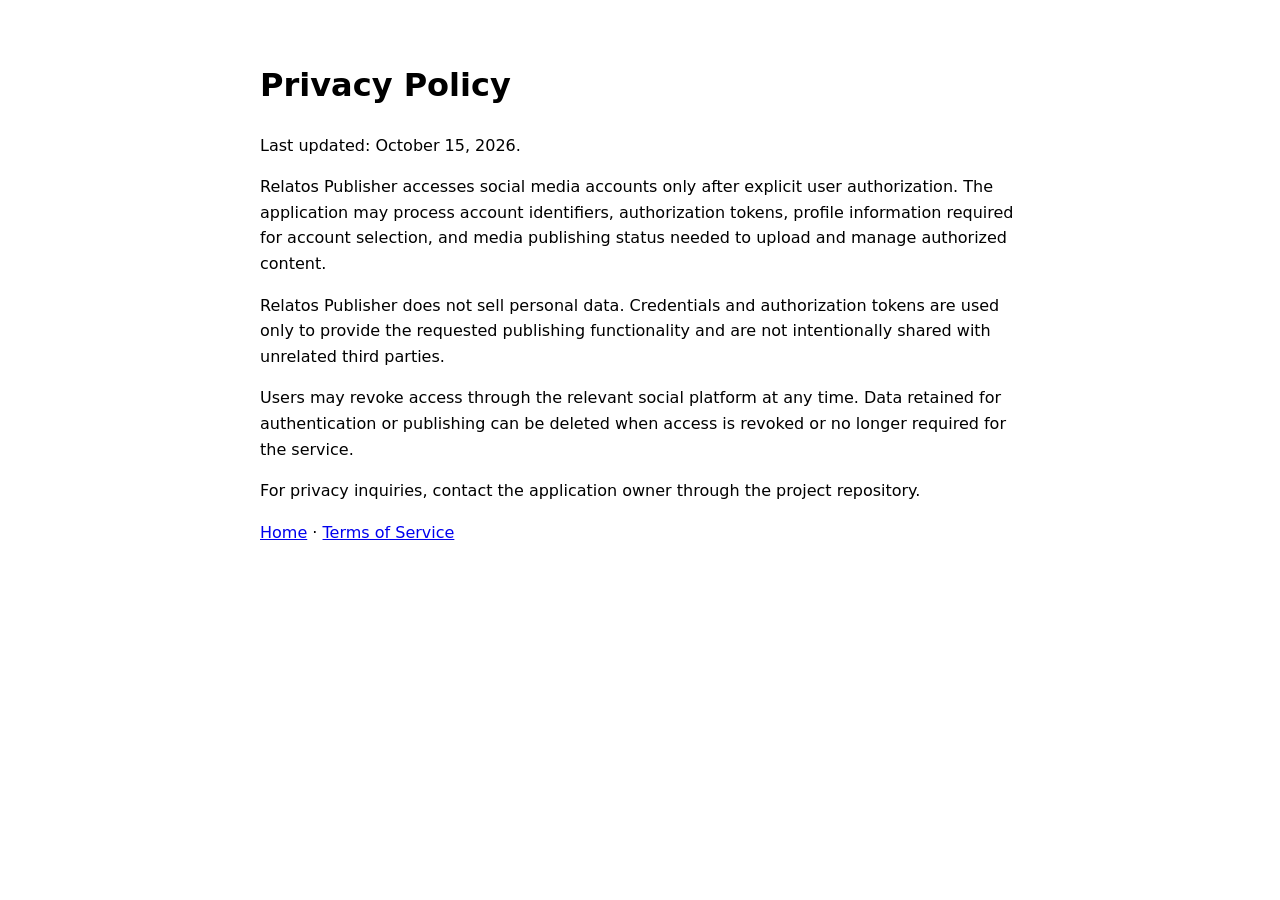
==== privacy.html @ 3a7854e7 "Create public policy site for Relatos Publisher" ====
<!doctype html><html lang="en"><head><meta charset="utf-8"><meta name="viewport" content="width=device-width,initial-scale=1"><title>Privacy Policy - Relatos Publisher</title></head><body style="font-family:system-ui,sans-serif;max-width:760px;margin:60px auto;padding:0 20px;line-height:1.6"><h1>Privacy Policy</h1><p>Last updated: October 15, 2026.</p><p>Relatos Publisher accesses social media accounts only after explicit user authorization. The application may process account identifiers, authorization tokens, profile information required for account selection, and media publishing status needed to upload and manage authorized content.</p><p>Relatos Publisher does not sell personal data. Credentials and authorization tokens are used only to provide the requested publishing functionality and are not intentionally shared with unrelated third parties.</p><p>Users may revoke access through the relevant social platform at any time. Data retained for authentication or publishing can be deleted when access is revoked or no longer required for the service.</p><p>For privacy inquiries, contact the application owner through the project repository.</p><p><a href="index.html">Home</a> · <a href="terms.html">Terms of Service</a></p></body></html>
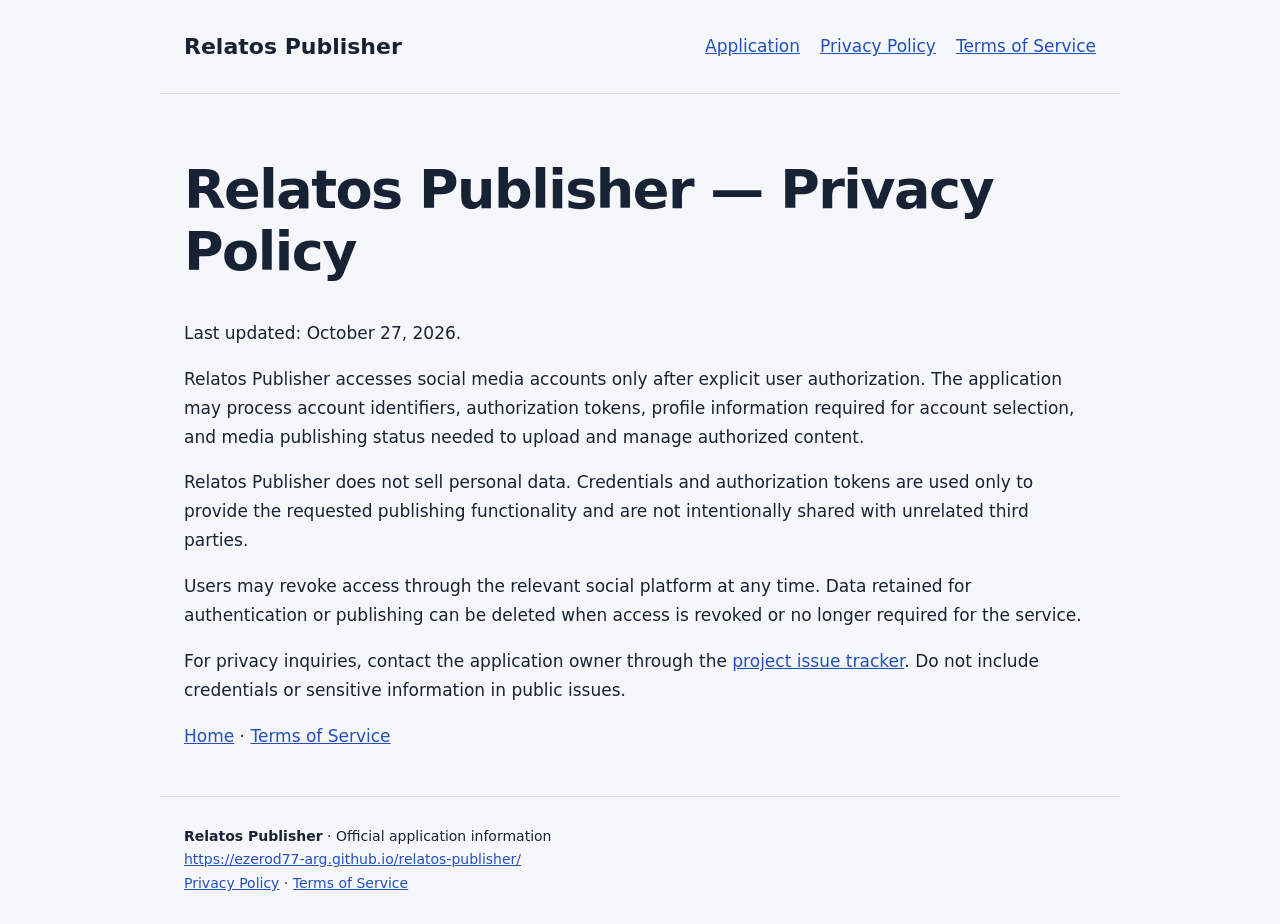
==== commit 9e2c2ca9: "fix: align Relatos Publisher website identity for TikTok review" ====
--- a/privacy.html
+++ b/privacy.html
@@ -1 +1,2 @@
-<!doctype html><html lang="en"><head><meta charset="utf-8"><meta name="viewport" content="width=device-width,initial-scale=1"><title>Privacy Policy - Relatos Publisher</title></head><body style="font-family:system-ui,sans-serif;max-width:760px;margin:60px auto;padding:0 20px;line-height:1.6"><h1>Privacy Policy</h1><p>Last updated: October 15, 2026.</p><p>Relatos Publisher accesses social media accounts only after explicit user authorization. The application may process account identifiers, authorization tokens, profile information required for account selection, and media publishing status needed to upload and manage authorized content.</p><p>Relatos Publisher does not sell personal data. Credentials and authorization tokens are used only to provide the requested publishing functionality and are not intentionally shared with unrelated third parties.</p><p>Users may revoke access through the relevant social platform at any time. Data retained for authentication or publishing can be deleted when access is revoked or no longer required for the service.</p><p>For privacy inquiries, contact the application owner through the project repository.</p><p><a href="index.html">Home</a> · <a href="terms.html">Terms of Service</a></p></body></html>
+<!doctype html>
+<html lang="en"><head><meta charset="utf-8"><meta name="viewport" content="width=device-width,initial-scale=1"><title>Privacy Policy | Relatos Publisher</title><meta name="description" content="Relatos Publisher desktop application: authorized narrated-video uploads, workflow documentation, privacy and terms."><link rel="canonical" href="https://ezerod77-arg.github.io/relatos-publisher/privacy.html"><link rel="stylesheet" href="style.css"></head><body><header><a class="brand" href="https://ezerod77-arg.github.io/relatos-publisher/">Relatos Publisher</a><nav aria-label="Main navigation"><a href="index.html">Application</a><a href="privacy.html">Privacy Policy</a><a href="terms.html">Terms of Service</a></nav></header><main><h1>Relatos Publisher — Privacy Policy</h1><p>Last updated: October 27, 2026.</p><p>Relatos Publisher accesses social media accounts only after explicit user authorization. The application may process account identifiers, authorization tokens, profile information required for account selection, and media publishing status needed to upload and manage authorized content.</p><p>Relatos Publisher does not sell personal data. Credentials and authorization tokens are used only to provide the requested publishing functionality and are not intentionally shared with unrelated third parties.</p><p>Users may revoke access through the relevant social platform at any time. Data retained for authentication or publishing can be deleted when access is revoked or no longer required for the service.</p><p>For privacy inquiries, contact the application owner through the <a href="https://github.com/ezerod77-arg/relatos-publisher/issues">project issue tracker</a>. Do not include credentials or sensitive information in public issues.</p><p><a href="index.html">Home</a> · <a href="terms.html">Terms of Service</a></p></main><footer><strong>Relatos Publisher</strong> · Official application information<br><a href="https://ezerod77-arg.github.io/relatos-publisher/">https://ezerod77-arg.github.io/relatos-publisher/</a><br><a href="privacy.html">Privacy Policy</a> · <a href="terms.html">Terms of Service</a></footer></body></html>
--- a/style.css
+++ b/style.css
@@ -0,0 +1 @@
+*{box-sizing:border-box}body{margin:0;background:#f6f7fb;color:#182235;font:17px/1.7 system-ui,sans-serif}header,main,footer{max-width:960px;margin:auto;padding:28px 24px}header{display:flex;align-items:center;justify-content:space-between;gap:20px;border-bottom:1px solid #dce1ea}.brand{font-size:22px;font-weight:750;color:#182235;text-decoration:none}nav{display:flex;gap:20px;flex-wrap:wrap}a{color:#2450bc}h1{font-size:clamp(34px,6vw,54px);line-height:1.15;letter-spacing:-1.5px}h2{line-height:1.3;margin-top:36px}.intro{font-size:21px;max-width:750px}.panel{background:white;border:1px solid #dce1ea;border-radius:14px;padding:24px;margin:24px 0}.tag{font-size:13px;letter-spacing:.08em;text-transform:uppercase;font-weight:700;color:#53627a}footer{font-size:14px;border-top:1px solid #dce1ea}li{margin-bottom:10px}@media(max-width:600px){header{align-items:flex-start;flex-direction:column}nav{gap:14px}}
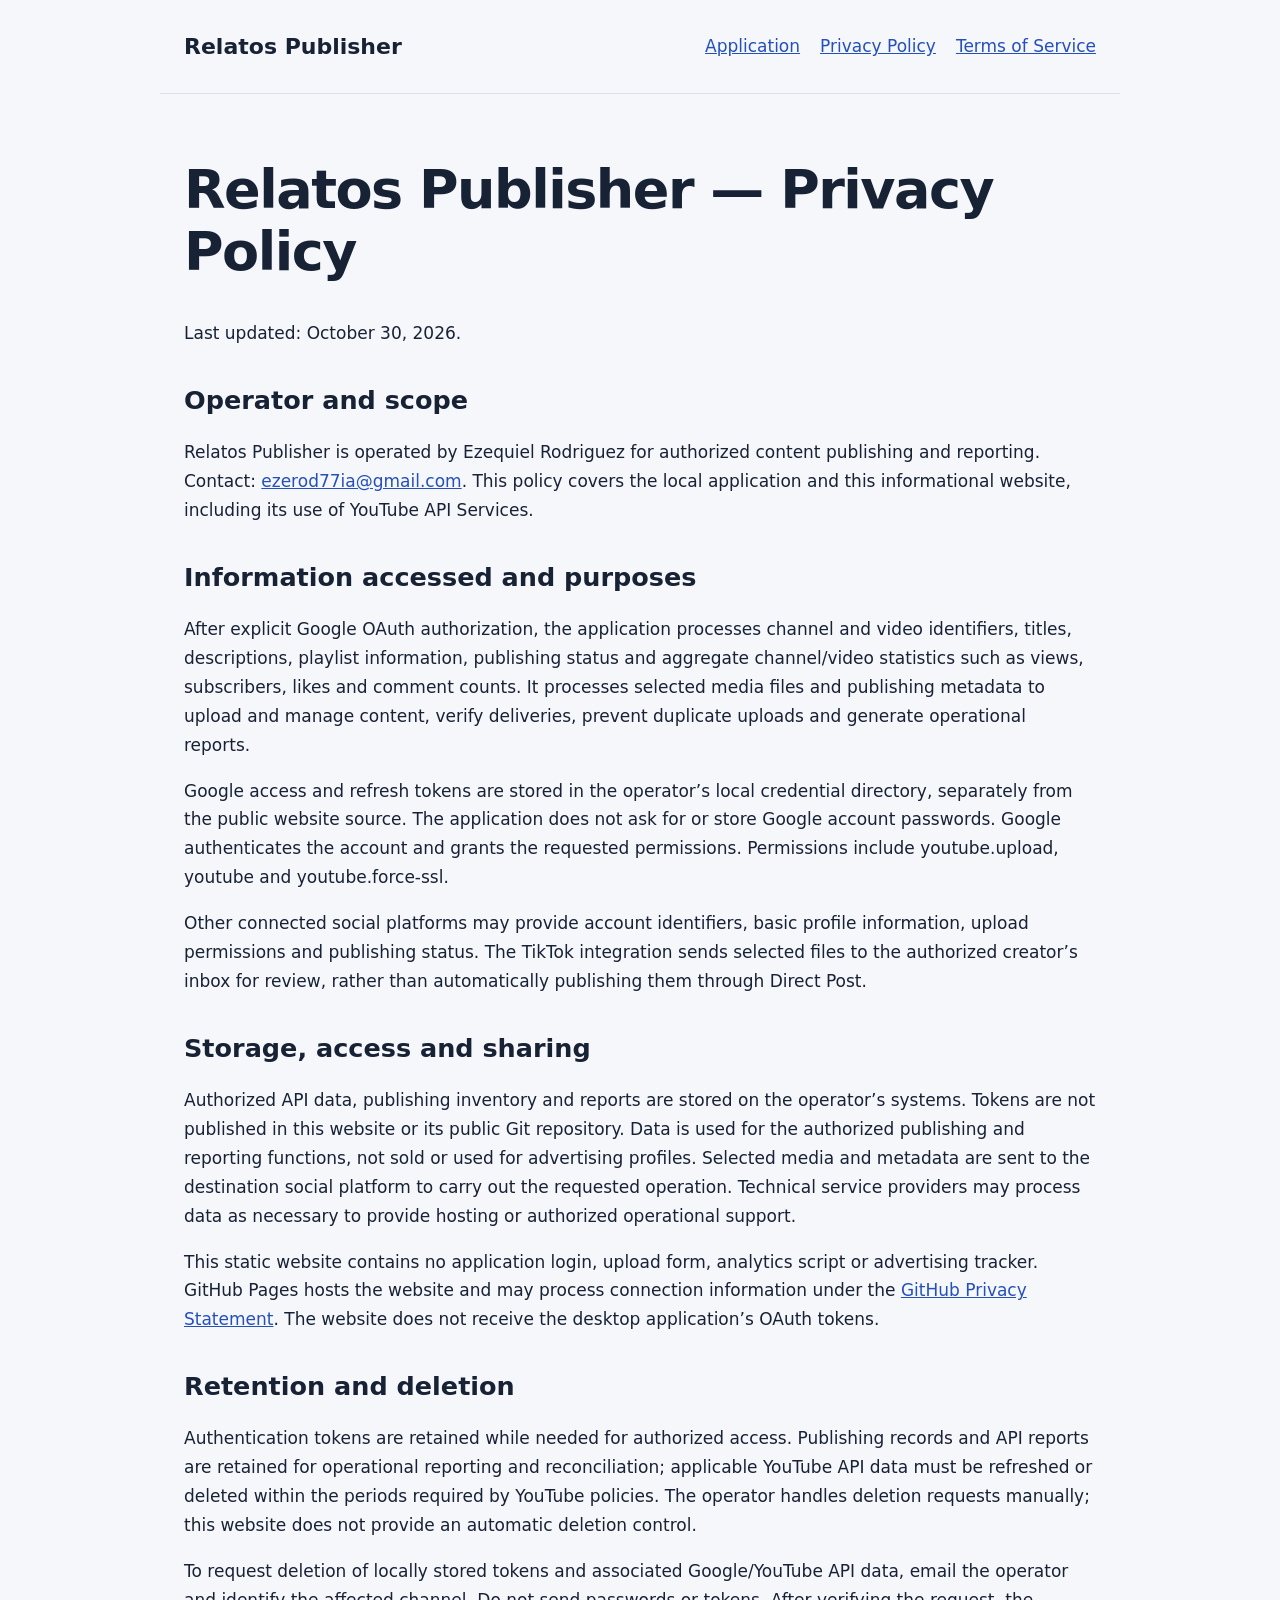
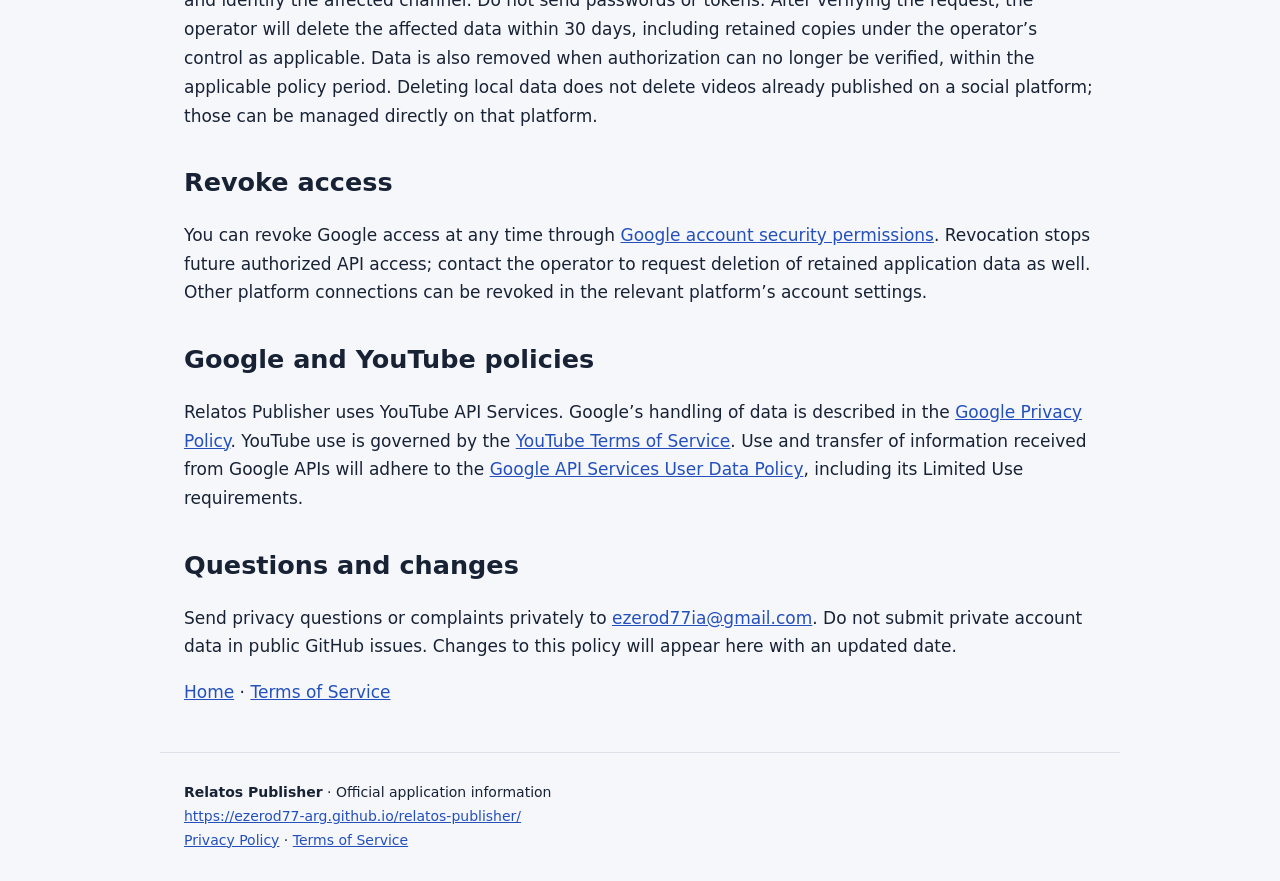
==== commit c7226f47: "docs: add YouTube OAuth app information and privacy policy" ====
--- a/privacy.html
+++ b/privacy.html
@@ -1,2 +1,9 @@
 <!doctype html>
-<html lang="en"><head><meta charset="utf-8"><meta name="viewport" content="width=device-width,initial-scale=1"><title>Privacy Policy | Relatos Publisher</title><meta name="description" content="Relatos Publisher desktop application: authorized narrated-video uploads, workflow documentation, privacy and terms."><link rel="canonical" href="https://ezerod77-arg.github.io/relatos-publisher/privacy.html"><link rel="stylesheet" href="style.css"></head><body><header><a class="brand" href="https://ezerod77-arg.github.io/relatos-publisher/">Relatos Publisher</a><nav aria-label="Main navigation"><a href="index.html">Application</a><a href="privacy.html">Privacy Policy</a><a href="terms.html">Terms of Service</a></nav></header><main><h1>Relatos Publisher — Privacy Policy</h1><p>Last updated: October 27, 2026.</p><p>Relatos Publisher accesses social media accounts only after explicit user authorization. The application may process account identifiers, authorization tokens, profile information required for account selection, and media publishing status needed to upload and manage authorized content.</p><p>Relatos Publisher does not sell personal data. Credentials and authorization tokens are used only to provide the requested publishing functionality and are not intentionally shared with unrelated third parties.</p><p>Users may revoke access through the relevant social platform at any time. Data retained for authentication or publishing can be deleted when access is revoked or no longer required for the service.</p><p>For privacy inquiries, contact the application owner through the <a href="https://github.com/ezerod77-arg/relatos-publisher/issues">project issue tracker</a>. Do not include credentials or sensitive information in public issues.</p><p><a href="index.html">Home</a> · <a href="terms.html">Terms of Service</a></p></main><footer><strong>Relatos Publisher</strong> · Official application information<br><a href="https://ezerod77-arg.github.io/relatos-publisher/">https://ezerod77-arg.github.io/relatos-publisher/</a><br><a href="privacy.html">Privacy Policy</a> · <a href="terms.html">Terms of Service</a></footer></body></html>
+<html lang="en"><head><meta charset="utf-8"><meta name="viewport" content="width=device-width,initial-scale=1"><title>Privacy Policy | Relatos Publisher</title><meta name="description" content="Relatos Publisher desktop application: authorized narrated-video uploads, workflow documentation, privacy and terms."><link rel="canonical" href="https://ezerod77-arg.github.io/relatos-publisher/privacy.html"><link rel="stylesheet" href="style.css"></head><body><header><a class="brand" href="https://ezerod77-arg.github.io/relatos-publisher/">Relatos Publisher</a><nav aria-label="Main navigation"><a href="index.html">Application</a><a href="privacy.html">Privacy Policy</a><a href="terms.html">Terms of Service</a></nav></header><main><h1>Relatos Publisher — Privacy Policy</h1><p>Last updated: October 30, 2026.</p>
+<section><h2>Operator and scope</h2><p>Relatos Publisher is operated by Ezequiel Rodriguez for authorized content publishing and reporting. Contact: <a href="mailto:ezerod77ia@gmail.com">ezerod77ia@gmail.com</a>. This policy covers the local application and this informational website, including its use of YouTube API Services.</p></section>
+<section><h2>Information accessed and purposes</h2><p>After explicit Google OAuth authorization, the application processes channel and video identifiers, titles, descriptions, playlist information, publishing status and aggregate channel/video statistics such as views, subscribers, likes and comment counts. It processes selected media files and publishing metadata to upload and manage content, verify deliveries, prevent duplicate uploads and generate operational reports.</p><p>Google access and refresh tokens are stored in the operator’s local credential directory, separately from the public website source. The application does not ask for or store Google account passwords. Google authenticates the account and grants the requested permissions. Permissions include youtube.upload, youtube and youtube.force-ssl.</p><p>Other connected social platforms may provide account identifiers, basic profile information, upload permissions and publishing status. The TikTok integration sends selected files to the authorized creator’s inbox for review, rather than automatically publishing them through Direct Post.</p></section>
+<section><h2>Storage, access and sharing</h2><p>Authorized API data, publishing inventory and reports are stored on the operator’s systems. Tokens are not published in this website or its public Git repository. Data is used for the authorized publishing and reporting functions, not sold or used for advertising profiles. Selected media and metadata are sent to the destination social platform to carry out the requested operation. Technical service providers may process data as necessary to provide hosting or authorized operational support.</p><p>This static website contains no application login, upload form, analytics script or advertising tracker. GitHub Pages hosts the website and may process connection information under the <a href="https://docs.github.com/en/site-policy/privacy-policies/github-general-privacy-statement">GitHub Privacy Statement</a>. The website does not receive the desktop application’s OAuth tokens.</p></section>
+<section><h2>Retention and deletion</h2><p>Authentication tokens are retained while needed for authorized access. Publishing records and API reports are retained for operational reporting and reconciliation; applicable YouTube API data must be refreshed or deleted within the periods required by YouTube policies. The operator handles deletion requests manually; this website does not provide an automatic deletion control.</p><p>To request deletion of locally stored tokens and associated Google/YouTube API data, email the operator and identify the affected channel. Do not send passwords or tokens. After verifying the request, the operator will delete the affected data within 30 days, including retained copies under the operator’s control as applicable. Data is also removed when authorization can no longer be verified, within the applicable policy period. Deleting local data does not delete videos already published on a social platform; those can be managed directly on that platform.</p></section>
+<section><h2>Revoke access</h2><p>You can revoke Google access at any time through <a href="https://security.google.com/settings/security/permissions">Google account security permissions</a>. Revocation stops future authorized API access; contact the operator to request deletion of retained application data as well. Other platform connections can be revoked in the relevant platform’s account settings.</p></section>
+<section><h2>Google and YouTube policies</h2><p>Relatos Publisher uses YouTube API Services. Google’s handling of data is described in the <a href="https://policies.google.com/privacy">Google Privacy Policy</a>. YouTube use is governed by the <a href="https://www.youtube.com/t/terms">YouTube Terms of Service</a>. Use and transfer of information received from Google APIs will adhere to the <a href="https://developers.google.com/terms/api-services-user-data-policy">Google API Services User Data Policy</a>, including its Limited Use requirements.</p></section>
+<section><h2>Questions and changes</h2><p>Send privacy questions or complaints privately to <a href="mailto:ezerod77ia@gmail.com">ezerod77ia@gmail.com</a>. Do not submit private account data in public GitHub issues. Changes to this policy will appear here with an updated date.</p></section><p><a href="index.html">Home</a> · <a href="terms.html">Terms of Service</a></p></main><footer><strong>Relatos Publisher</strong> · Official application information<br><a href="https://ezerod77-arg.github.io/relatos-publisher/">https://ezerod77-arg.github.io/relatos-publisher/</a><br><a href="privacy.html">Privacy Policy</a> · <a href="terms.html">Terms of Service</a></footer></body></html>
